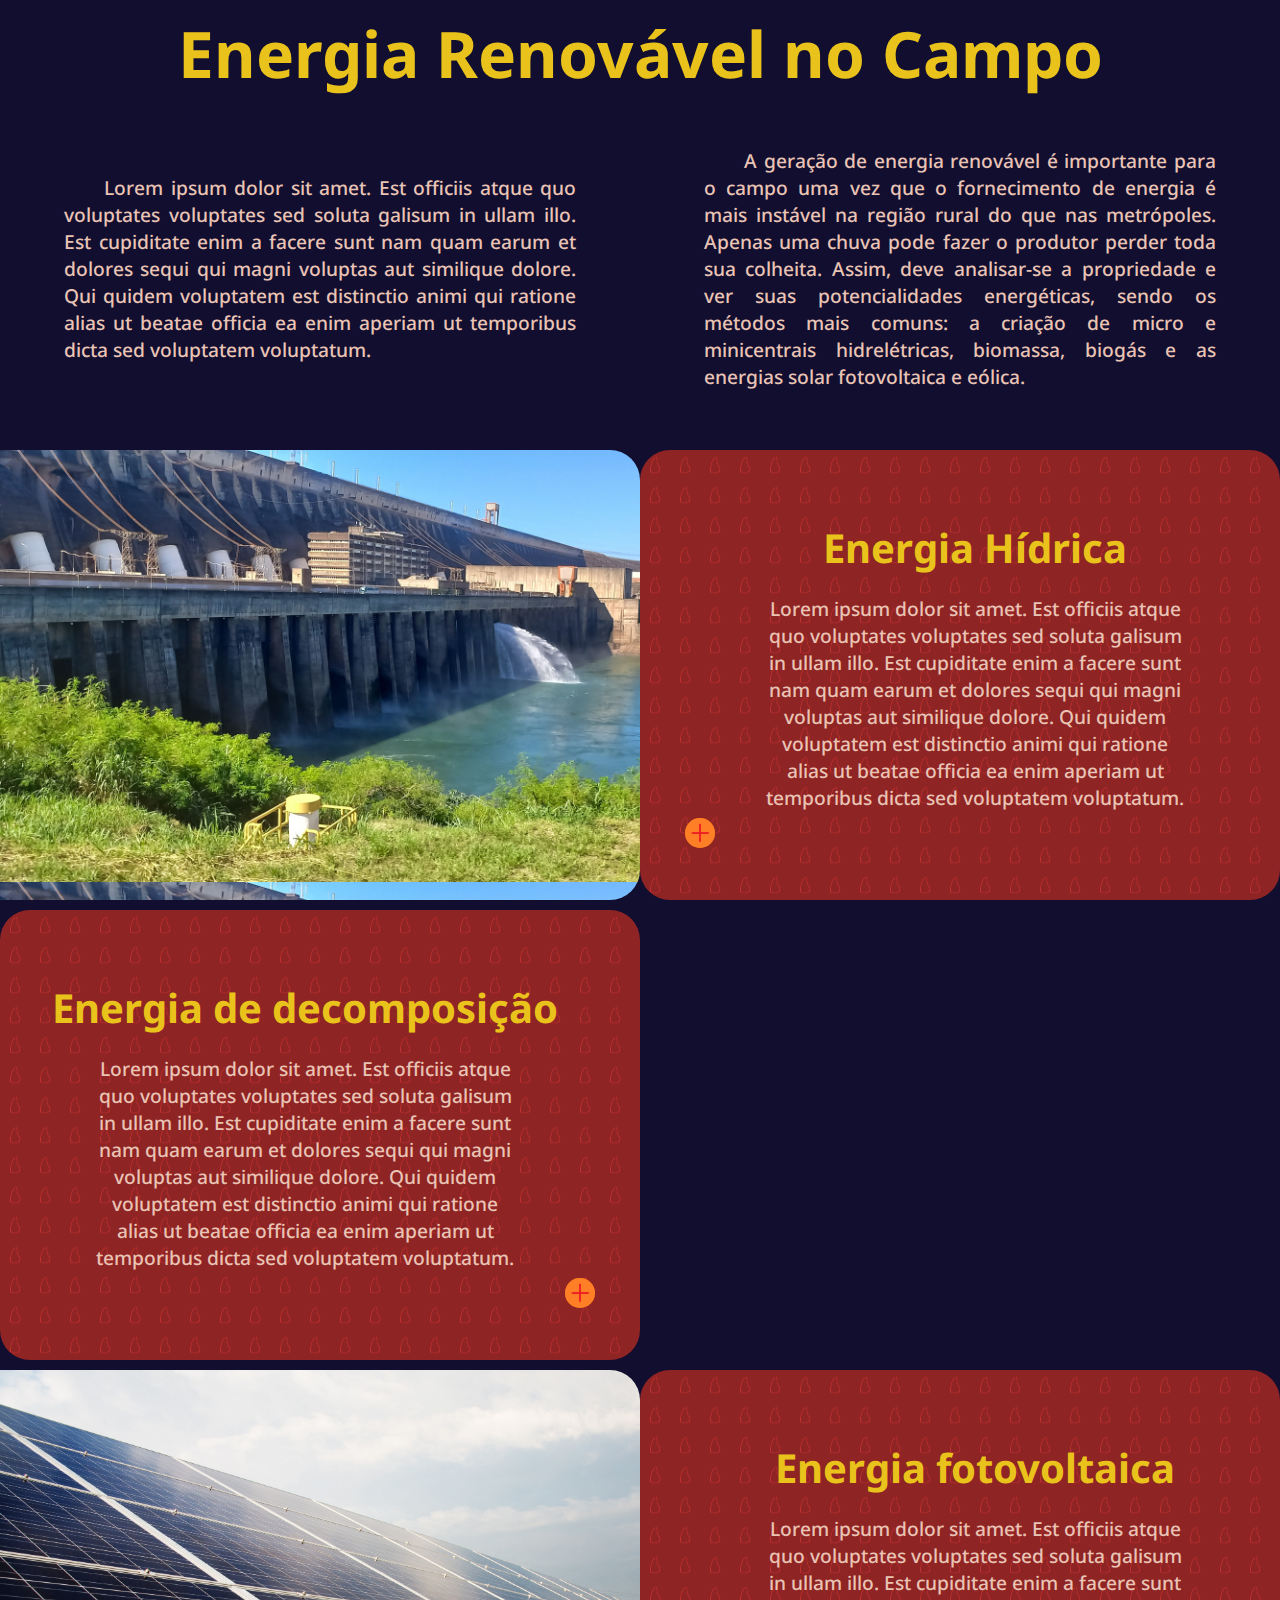
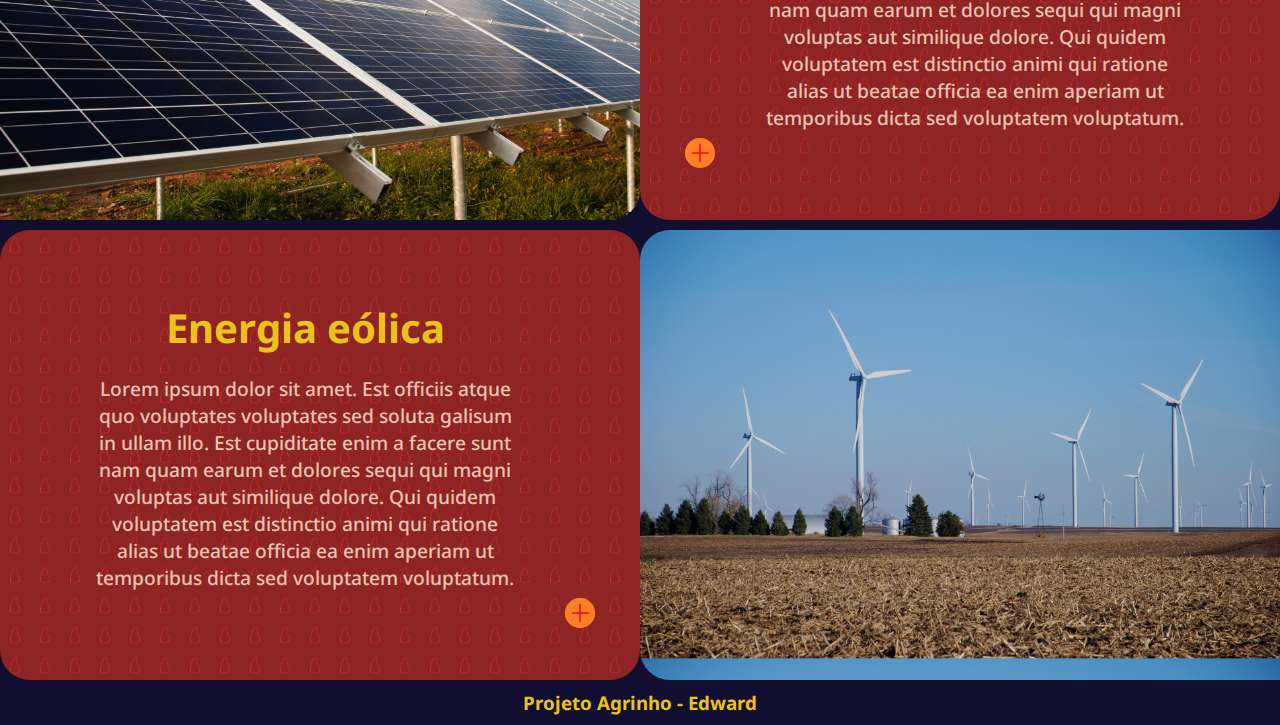
==== index.html @ 44e53218 "Primeiro Commit" ====
<!DOCTYPE html>
<html lang="pt-br">
<head>
    <meta charset="UTF-8">
    <meta name="viewport" content="width=device-width, initial-scale=1.0">
    <link rel="stylesheet" href="globalVariables.css">
    <link rel="stylesheet" href="style.css">
    <title>Energias Renováveis</title>
</head>
<body>
    <header>
        <div id="cabecario">
            <h1>Energia Renovável no Campo</h1>
            <div id="text_header">
                <p>
                    Lorem ipsum dolor sit amet. Est officiis atque quo voluptates voluptates sed soluta galisum in ullam
                     illo. Est cupiditate enim a facere sunt nam quam earum et dolores sequi qui magni voluptas aut similique
                    dolore. Qui quidem voluptatem est distinctio animi qui ratione alias ut beatae officia ea enim aperiam ut
                     temporibus dicta sed voluptatem voluptatum.
                </p>
                <p>
                    A geração de energia renovável é importante para o campo uma vez que o fornecimento de energia é
                    mais instável na região rural do que nas metrópoles. Apenas uma chuva pode fazer o produtor perder
                    toda sua colheita. Assim, deve analisar-se a propriedade e ver suas potencialidades energéticas,
                    sendo os métodos mais comuns: a criação de micro e minicentrais hidrelétricas, biomassa, biogás e
                    as energias solar fotovoltaica e eólica.  
                </p>
            </div>
        </div>
    </header>
    <main>
        <section class="bloco" id="box-id-1">
            <div class="backImg" id="img1"></div>
            <div class="content">
                <button class="mais_button" id="bt_1">
                    <img src="./media/botaoMais.png" alt="Mais">
                </button>
                <div class="text_content">
                    <h2>Energia Hídrica</h2>
                    <p>
                        Lorem ipsum dolor sit amet. Est officiis atque quo voluptates voluptates sed soluta galisum in ullam
                     illo. Est cupiditate enim a facere sunt nam quam earum et dolores sequi qui magni voluptas aut similique
                    dolore. Qui quidem voluptatem est distinctio animi qui ratione alias ut beatae officia ea enim aperiam ut
                     temporibus dicta sed voluptatem voluptatum.
                    </p>
                </div>
            </div>
        </section>
        <div class="separator"></div>
        <section class="bloco" id="box-id-2">
            <div class="content">
                <div class="text_content">
                    <h2>Energia de decomposição</h2>
                    <p>
                    Lorem ipsum dolor sit amet. Est officiis atque quo voluptates voluptates sed soluta galisum in ullam
                    illo. Est cupiditate enim a facere sunt nam quam earum et dolores sequi qui magni voluptas aut similique
                   dolore. Qui quidem voluptatem est distinctio animi qui ratione alias ut beatae officia ea enim aperiam ut
                    temporibus dicta sed voluptatem voluptatum.
                    </p>
                </div>
                <button class="mais_button" id="bt_2">
                    <img src="./media/botaoMais.png" alt="Mais">
                </button>
            </div>
            <div class="backImg" id="img2"></div>
        </section>
        <div class="separator"></div>
        <section class="bloco" id="box-id-3">
            <div class="backImg" id="img3"></div>
            <div class="content">
                <button class="mais_button" id="bt_3">
                    <img src="./media/botaoMais.png" alt="Mais">
                </button>
                <div class="text_content">
                    <h2>Energia fotovoltaica</h2>
                    <p>
                    Lorem ipsum dolor sit amet. Est officiis atque quo voluptates voluptates sed soluta galisum in ullam
                    illo. Est cupiditate enim a facere sunt nam quam earum et dolores sequi qui magni voluptas aut similique
                   dolore. Qui quidem voluptatem est distinctio animi qui ratione alias ut beatae officia ea enim aperiam ut
                    temporibus dicta sed voluptatem voluptatum.
                    </p>
                </div>
            </div>
        </section>
        <div class="separator"></div>
        <section class="bloco" id="box-id-4">
            <div class="content">
                <div class="text_content">
                    <h2>Energia eólica</h2>
                    <p>
                    Lorem ipsum dolor sit amet. Est officiis atque quo voluptates voluptates sed soluta galisum in ullam
                    illo. Est cupiditate enim a facere sunt nam quam earum et dolores sequi qui magni voluptas aut similique
                    dolore. Qui quidem voluptatem est distinctio animi qui ratione alias ut beatae officia ea enim aperiam ut
                    temporibus dicta sed voluptatem voluptatum.
                    </p>
                </div>
                <button class="mais_button" id="bt_4">
                    <img src="./media/botaoMais.png" alt="">
                </button>
            </div>
            <div class="backImg" id="img4"></div>
        </section>
    </main>
    <footer>
        <h3>Projeto Agrinho - Edward</h3>
    </footer>
    <script src="script.js"></script>
</body>
</html>
---- globalVariables.css ----
:root{
    --primary-color: rgb(17, 14, 48);
    --second-color: rgb(143, 36, 36);
    --terciary-color: rgb(17, 14, 48);
    --button-color: rgb(218, 107, 3);
    --title-font-color: rgb(233, 195, 27);
    --text-font-color: rgb(233, 195, 180);
    --text-font-size: 1.2em;
}
---- style.css ----
@import url('https://fonts.googleapis.com/css2?family=Noto+Sans:ital,wght@0,100..900;1,100..900&display=swap');
*{
    margin: 0;
    padding: 0;
}
body{
    font-family: "Noto Sans", sans-serif;
    background-color: var(--terciary-color);
}
header{
    background-color: var(--primary-color);
}
header h1{
    color: var(--title-font-color);
}
.content{
    background-color: var(--second-color);
    transition: all 0.3s ease-in-out;
    background-image: url(./media/gotinha.png);
    background-size: 30px;
}
section:nth-child(4n + 1) .content:hover{
    transform: rotateY(-20deg) rotateZ(2deg) translate(-30px);
}
section:nth-child(4n + 3) .content:hover{
    transform: rotateY(20deg) rotateZ(-2deg) translate(30px);
}
.text_content h2{
    color: var(--title-font-color);
}
.text_content p{
    color: var(--text-font-color);
}
button{
    transition: all 0.2s ease-in;
    position: relative;
    border-radius: 30px;
    background-color: var(--button-color);
    border-style: none;
    display: flex;
    align-items: center;
    justify-content: center;
}
button img{
    transition: all 0.3s ease-in-out;
}
button img:hover{
    transform: rotate(145deg) scale(1.3);
}
button::after{
    opacity: 0;
    position: absolute;
    content: "mais detalhes";
    background-color: var(--button-color);
    transition: all 0.3s ease-in-out;
}
button:hover::after{
    opacity: 1;
}
button img{
    height: 30px;
    width: 30px;
    border-radius: 30px;
}
.separator{
    background-color: var(--terciary-color);
}
footer{
    display: flex;
    align-items: center;
    justify-content: center;
    height: 45px;
}
footer h3{
    color: var(--title-font-color);
}
/* Desktops com telas grandes*/
    header{
        width: 100%;
        height: 50vh;
        display: flex;
        align-items: center;
        justify-content: center;
    }
    header h1{
        text-align: center;
        font-weight: 700;
        font-size: 4em;
    }
    #cabecario{
        width: 100%;
    }
    #text_header{
        margin: 50px 0;
        width: 100%;
        height: 50%;
        display: flex;
        justify-content: space-around;
        align-items: center;
    }
    #text_header p{
        width: 40vw;
        text-align: justify;
        text-indent: 40px;
        color: var(--text-font-color);
        font-weight: 500;
        font-size: var(--text-font-size);
    }
    section{
        height: 50vh;
        width: 100%;
        display: flex;
        justify-content: space-between;
    }
    .backImg{
        width: 50%;
    }
    section:nth-child(4n + 3) .backImg{
        border-radius: 30px 0 0 30px;
    }
    section:nth-child(4n + 1) .backImg{
        border-radius: 0 30px 30px 0;
    }
    #img1{
        background-image: url(./media/usina-hidreletrica-itaipu.jpg);
        background-size: 150%;
    }
    #img2{
        background-image: url(./media/cana-de-acucar.jpg);
        background-size: 130%;
    }
    #img3{
        background-image: url(./media/painel-solar.jpg);
        background-size: 130%;
    }
    #img4{
        background-image: url(./media/catavento.jpg);
        background-size: 100%;
    }
    .content{
        width: 50%;
        display: flex;
        align-items: center;
        border-radius: 30px;
    }
    .text_content{
        width: 100%;
        text-align: center;
    }
    .text_content h2{
        font-size: 2.5em;
    }
    .text_content p{
        width: 70%;
        margin: 20px auto;
        font-weight: 500;
        font-size: var(--text-font-size);
    }
    section:nth-child(4n + 1) .content button{
        position: relative;
        top: 35%;
        right: -7%;
    }
    section:nth-child(4n + 3) .content button{
        position: relative;
        top: 35%;
        right: 7%;
    }
    .separator{
        width: 100%;
        height: 10px;
    }
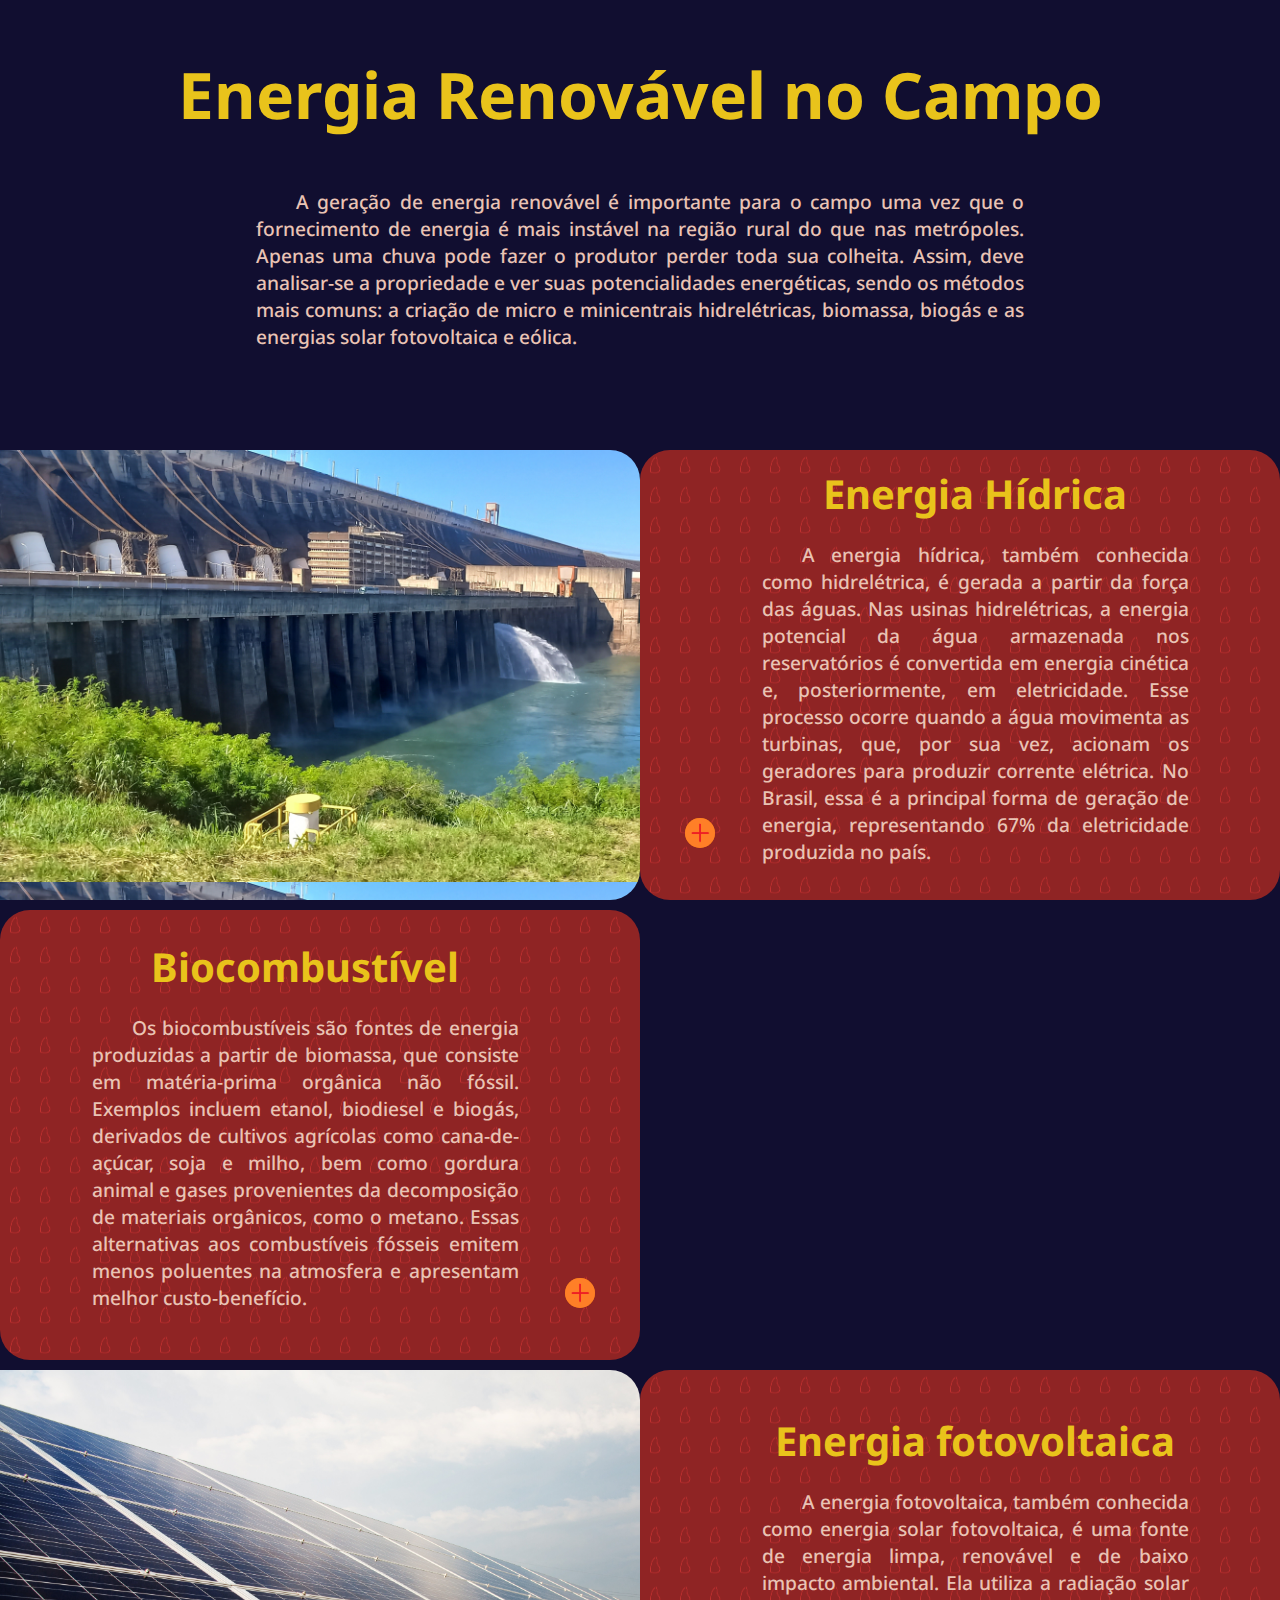
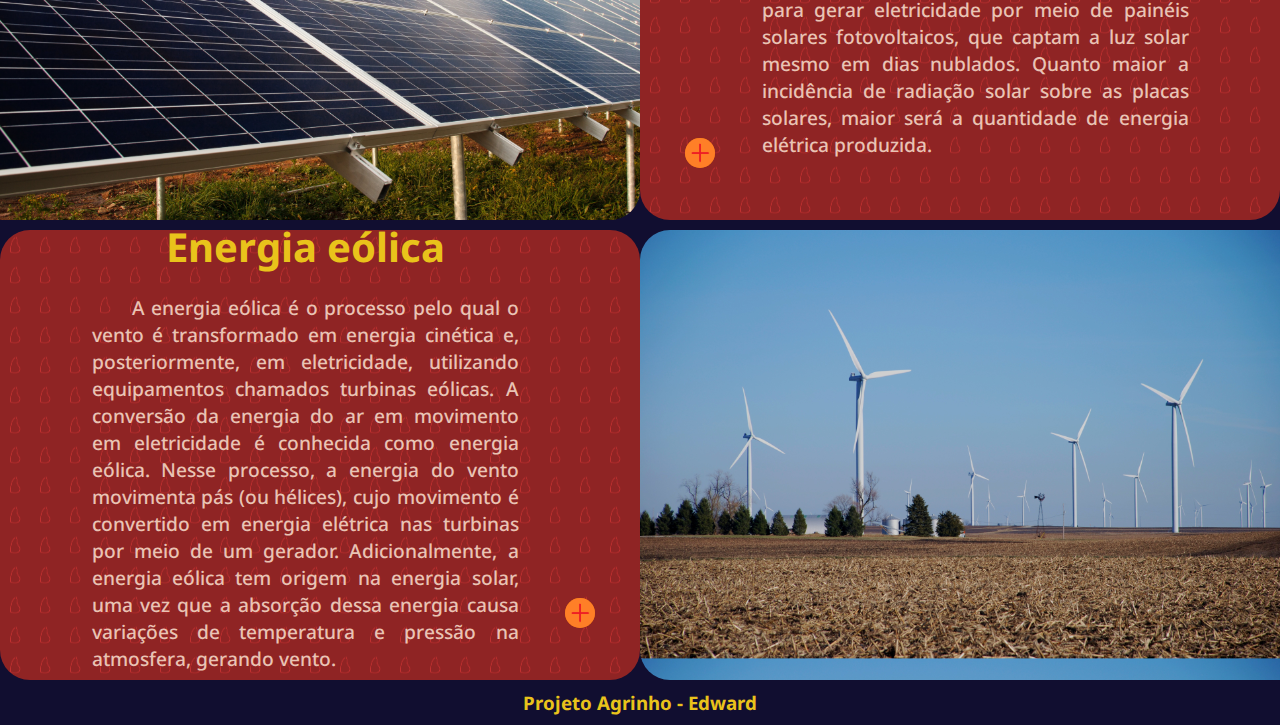
==== commit a207e587: "Mudanças no conteúdo da página, e nos botões" ====
--- a/index.html
+++ b/index.html
@@ -12,12 +12,14 @@
         <div id="cabecario">
             <h1>Energia Renovável no Campo</h1>
             <div id="text_header">
+                <!--
                 <p>
                     Lorem ipsum dolor sit amet. Est officiis atque quo voluptates voluptates sed soluta galisum in ullam
                      illo. Est cupiditate enim a facere sunt nam quam earum et dolores sequi qui magni voluptas aut similique
                     dolore. Qui quidem voluptatem est distinctio animi qui ratione alias ut beatae officia ea enim aperiam ut
                      temporibus dicta sed voluptatem voluptatum.
                 </p>
+                -->
                 <p>
                     A geração de energia renovável é importante para o campo uma vez que o fornecimento de energia é
                     mais instável na região rural do que nas metrópoles. Apenas uma chuva pode fazer o produtor perder
@@ -38,10 +40,11 @@
                 <div class="text_content">
                     <h2>Energia Hídrica</h2>
                     <p>
-                        Lorem ipsum dolor sit amet. Est officiis atque quo voluptates voluptates sed soluta galisum in ullam
-                     illo. Est cupiditate enim a facere sunt nam quam earum et dolores sequi qui magni voluptas aut similique
-                    dolore. Qui quidem voluptatem est distinctio animi qui ratione alias ut beatae officia ea enim aperiam ut
-                     temporibus dicta sed voluptatem voluptatum.
+                        A energia hídrica, também conhecida como hidrelétrica, é gerada a partir da força das águas. 
+                        Nas usinas hidrelétricas, a energia potencial da água armazenada nos reservatórios é convertida 
+                        em energia cinética e, posteriormente, em eletricidade. Esse processo ocorre quando a água movimenta 
+                        as turbinas, que, por sua vez, acionam os geradores para produzir corrente elétrica. No Brasil, 
+                        essa é a principal forma de geração de energia, representando 67% da eletricidade produzida no país.
                     </p>
                 </div>
             </div>
@@ -50,12 +53,13 @@
         <section class="bloco" id="box-id-2">
             <div class="content">
                 <div class="text_content">
-                    <h2>Energia de decomposição</h2>
+                    <h2>Biocombustível</h2>
                     <p>
-                    Lorem ipsum dolor sit amet. Est officiis atque quo voluptates voluptates sed soluta galisum in ullam
-                    illo. Est cupiditate enim a facere sunt nam quam earum et dolores sequi qui magni voluptas aut similique
-                   dolore. Qui quidem voluptatem est distinctio animi qui ratione alias ut beatae officia ea enim aperiam ut
-                    temporibus dicta sed voluptatem voluptatum.
+                        Os biocombustíveis são fontes de energia produzidas a partir de biomassa, que consiste em matéria-prima 
+                        orgânica não fóssil. Exemplos incluem etanol, biodiesel e biogás, derivados de cultivos agrícolas como 
+                        cana-de-açúcar, soja e milho, bem como gordura animal e gases provenientes da decomposição de materiais 
+                        orgânicos, como o metano. Essas alternativas aos combustíveis fósseis emitem menos poluentes na atmosfera 
+                        e apresentam melhor custo-benefício.
                     </p>
                 </div>
                 <button class="mais_button" id="bt_2">
@@ -74,10 +78,10 @@
                 <div class="text_content">
                     <h2>Energia fotovoltaica</h2>
                     <p>
-                    Lorem ipsum dolor sit amet. Est officiis atque quo voluptates voluptates sed soluta galisum in ullam
-                    illo. Est cupiditate enim a facere sunt nam quam earum et dolores sequi qui magni voluptas aut similique
-                   dolore. Qui quidem voluptatem est distinctio animi qui ratione alias ut beatae officia ea enim aperiam ut
-                    temporibus dicta sed voluptatem voluptatum.
+                        A energia fotovoltaica, também conhecida como energia solar fotovoltaica, é uma fonte de energia limpa, 
+                        renovável e de baixo impacto ambiental. Ela utiliza a radiação solar para gerar eletricidade por meio de 
+                        painéis solares fotovoltaicos, que captam a luz solar mesmo em dias nublados. Quanto maior a incidência de 
+                        radiação solar sobre as placas solares, maior será a quantidade de energia elétrica produzida.
                     </p>
                 </div>
             </div>
@@ -88,10 +92,13 @@
                 <div class="text_content">
                     <h2>Energia eólica</h2>
                     <p>
-                    Lorem ipsum dolor sit amet. Est officiis atque quo voluptates voluptates sed soluta galisum in ullam
-                    illo. Est cupiditate enim a facere sunt nam quam earum et dolores sequi qui magni voluptas aut similique
-                    dolore. Qui quidem voluptatem est distinctio animi qui ratione alias ut beatae officia ea enim aperiam ut
-                    temporibus dicta sed voluptatem voluptatum.
+                        A energia eólica é o processo pelo qual o vento é transformado em energia cinética e, 
+                        posteriormente, em eletricidade, utilizando equipamentos chamados turbinas eólicas. 
+                        A conversão da energia do ar em movimento em eletricidade é conhecida como energia 
+                        eólica. Nesse processo, a energia do vento movimenta pás (ou hélices), cujo movimento 
+                        é convertido em energia elétrica nas turbinas por meio de um gerador. Adicionalmente, 
+                        a energia eólica tem origem na energia solar, uma vez que a absorção dessa energia causa 
+                        variações de temperatura e pressão na atmosfera, gerando vento.
                     </p>
                 </div>
                 <button class="mais_button" id="bt_4">
--- a/style.css
+++ b/style.css
@@ -49,10 +49,17 @@
 }
 button::after{
     opacity: 0;
+    width: 300%;
     position: absolute;
     content: "mais detalhes";
     background-color: var(--button-color);
     transition: all 0.3s ease-in-out;
+}
+section:nth-child(4n + 1) button::after{
+    transform: translateX(60px);
+}
+section:nth-child(4n + 3) button::after{
+    transform: translateX(-60px);
 }
 button:hover::after{
     opacity: 1;
@@ -74,99 +81,100 @@
 footer h3{
     color: var(--title-font-color);
 }
-/* Desktops com telas grandes*/
-    header{
-        width: 100%;
-        height: 50vh;
-        display: flex;
-        align-items: center;
-        justify-content: center;
-    }
-    header h1{
-        text-align: center;
-        font-weight: 700;
-        font-size: 4em;
-    }
-    #cabecario{
-        width: 100%;
-    }
-    #text_header{
-        margin: 50px 0;
-        width: 100%;
-        height: 50%;
-        display: flex;
-        justify-content: space-around;
-        align-items: center;
-    }
-    #text_header p{
-        width: 40vw;
-        text-align: justify;
-        text-indent: 40px;
-        color: var(--text-font-color);
-        font-weight: 500;
-        font-size: var(--text-font-size);
-    }
-    section{
-        height: 50vh;
-        width: 100%;
-        display: flex;
-        justify-content: space-between;
-    }
-    .backImg{
-        width: 50%;
-    }
-    section:nth-child(4n + 3) .backImg{
-        border-radius: 30px 0 0 30px;
-    }
-    section:nth-child(4n + 1) .backImg{
-        border-radius: 0 30px 30px 0;
-    }
-    #img1{
-        background-image: url(./media/usina-hidreletrica-itaipu.jpg);
-        background-size: 150%;
-    }
-    #img2{
-        background-image: url(./media/cana-de-acucar.jpg);
-        background-size: 130%;
-    }
-    #img3{
-        background-image: url(./media/painel-solar.jpg);
-        background-size: 130%;
-    }
-    #img4{
-        background-image: url(./media/catavento.jpg);
-        background-size: 100%;
-    }
-    .content{
-        width: 50%;
-        display: flex;
-        align-items: center;
-        border-radius: 30px;
-    }
-    .text_content{
-        width: 100%;
-        text-align: center;
-    }
-    .text_content h2{
-        font-size: 2.5em;
-    }
-    .text_content p{
-        width: 70%;
-        margin: 20px auto;
-        font-weight: 500;
-        font-size: var(--text-font-size);
-    }
-    section:nth-child(4n + 1) .content button{
-        position: relative;
-        top: 35%;
-        right: -7%;
-    }
-    section:nth-child(4n + 3) .content button{
-        position: relative;
-        top: 35%;
-        right: 7%;
-    }
-    .separator{
-        width: 100%;
-        height: 10px;
-    }+header{
+    width: 100%;
+    height: 50vh;
+    display: flex;
+    align-items: center;
+    justify-content: center;
+}
+header h1{
+    text-align: center;
+    font-weight: 700;
+    font-size: 4em;
+}
+#cabecario{
+    width: 100%;
+}
+#text_header{
+    margin: 50px 0;
+    width: 100%;
+    height: 50%;
+    display: flex;
+    justify-content: space-around;
+    align-items: center;
+}
+#text_header p{
+    width: 60vw;
+    text-align: justify;
+    text-indent: 40px;
+    color: var(--text-font-color);
+    font-weight: 500;
+    font-size: var(--text-font-size);
+}
+section{
+    height: 50vh;
+    width: 100%;
+    display: flex;
+    justify-content: space-between;
+}
+.backImg{
+    width: 50%;
+}
+section:nth-child(4n + 3) .backImg{
+    border-radius: 30px 0 0 30px;
+}
+section:nth-child(4n + 1) .backImg{
+    border-radius: 0 30px 30px 0;
+}
+#img1{
+    background-image: url(./media/usina-hidreletrica-itaipu.jpg);
+    background-size: 150%;
+}
+#img2{
+    background-image: url(./media/cana-de-acucar.jpg);
+    background-size: 130%;
+}
+#img3{
+    background-image: url(./media/painel-solar.jpg);
+    background-size: 130%;
+}
+#img4{
+    background-image: url(./media/catavento.jpg);
+    background-size: 100%;
+}
+.content{
+    width: 50%;
+    display: flex;
+    align-items: center;
+    border-radius: 30px;
+}
+.text_content{
+    width: 100%;
+    text-align: center;
+}
+.text_content h2{
+    font-size: 2.5em;
+}
+.text_content p{
+    width: 70%;
+    margin: 20px auto;
+    font-weight: 500;
+    font-size: var(--text-font-size);
+    text-align: justify;
+    text-indent: 40px;
+}
+section:nth-child(4n + 1) .content button{
+    position: relative;
+    top: 35%;
+    right: -7%;
+}
+section:nth-child(4n + 3) .content button{
+    position: relative;
+    top: 35%;
+    right: 7%;
+}
+.separator{
+    width: 100%;
+    height: 10px;
+}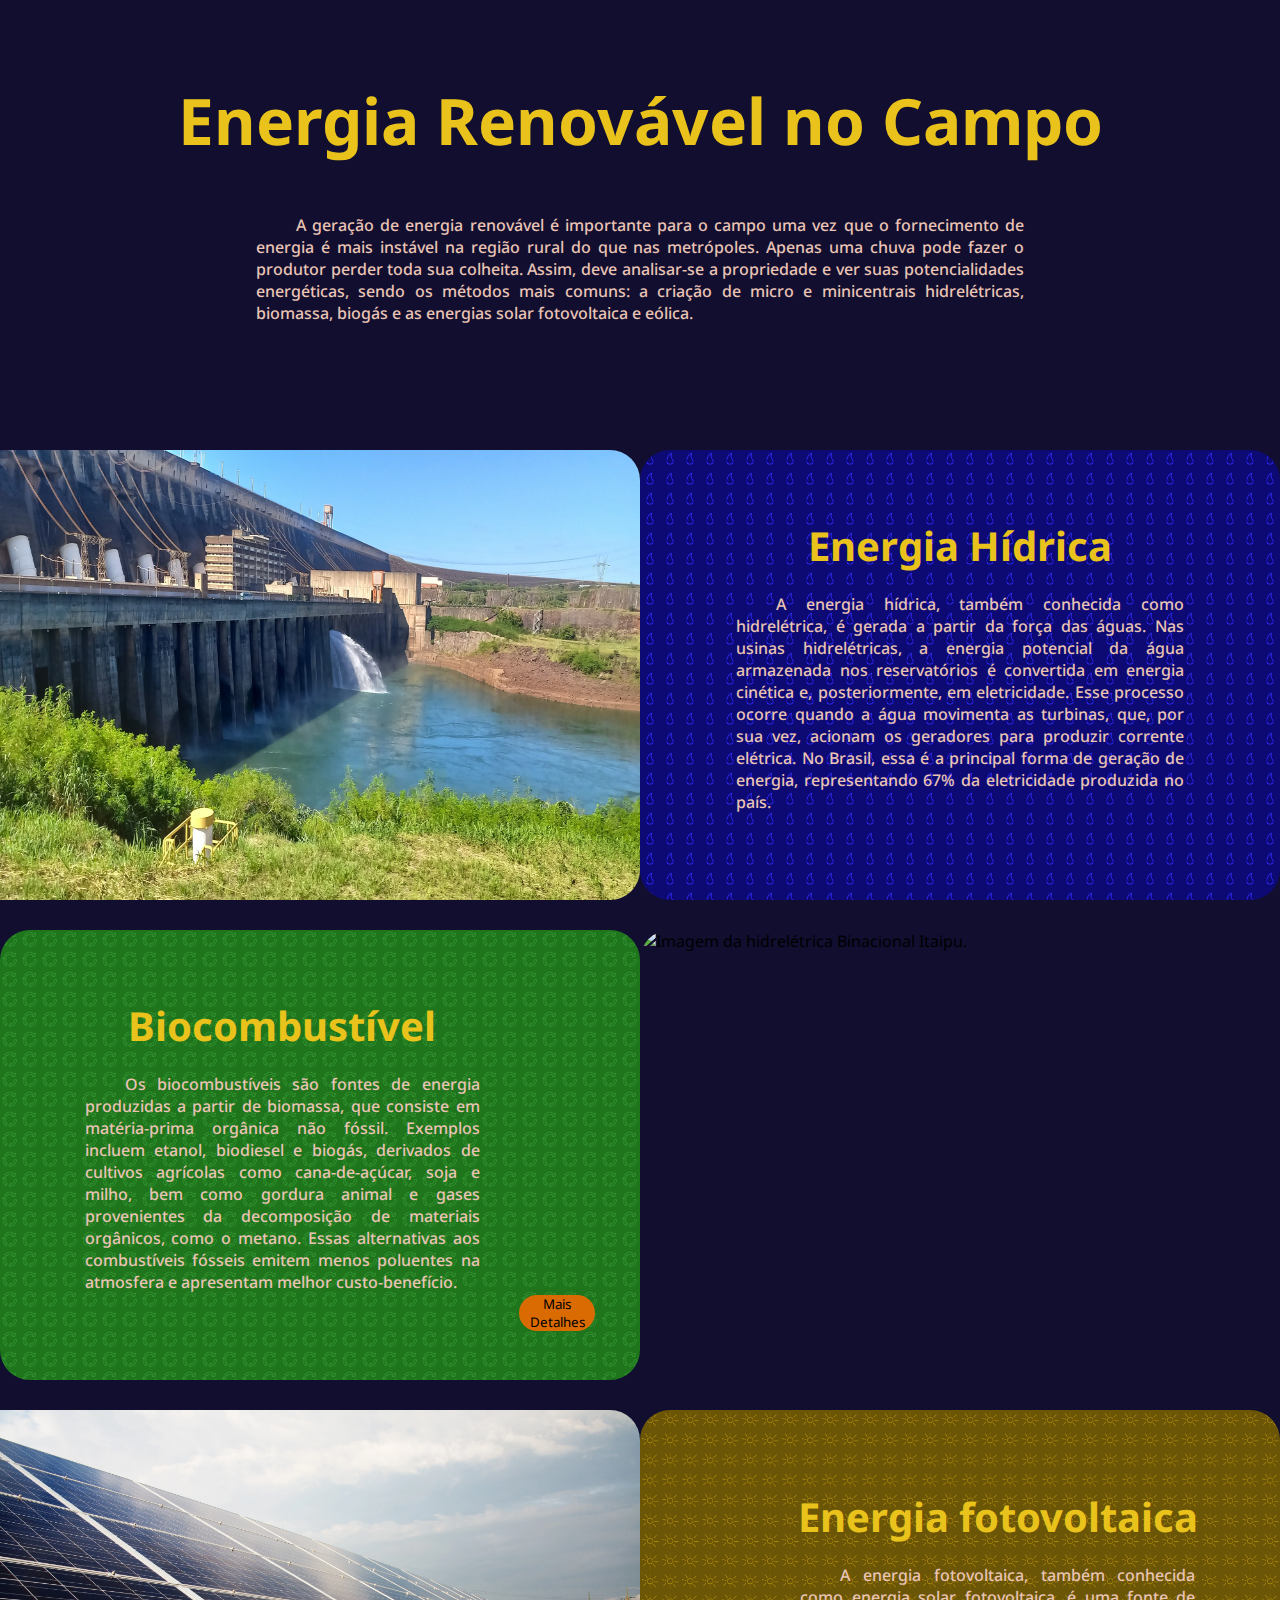
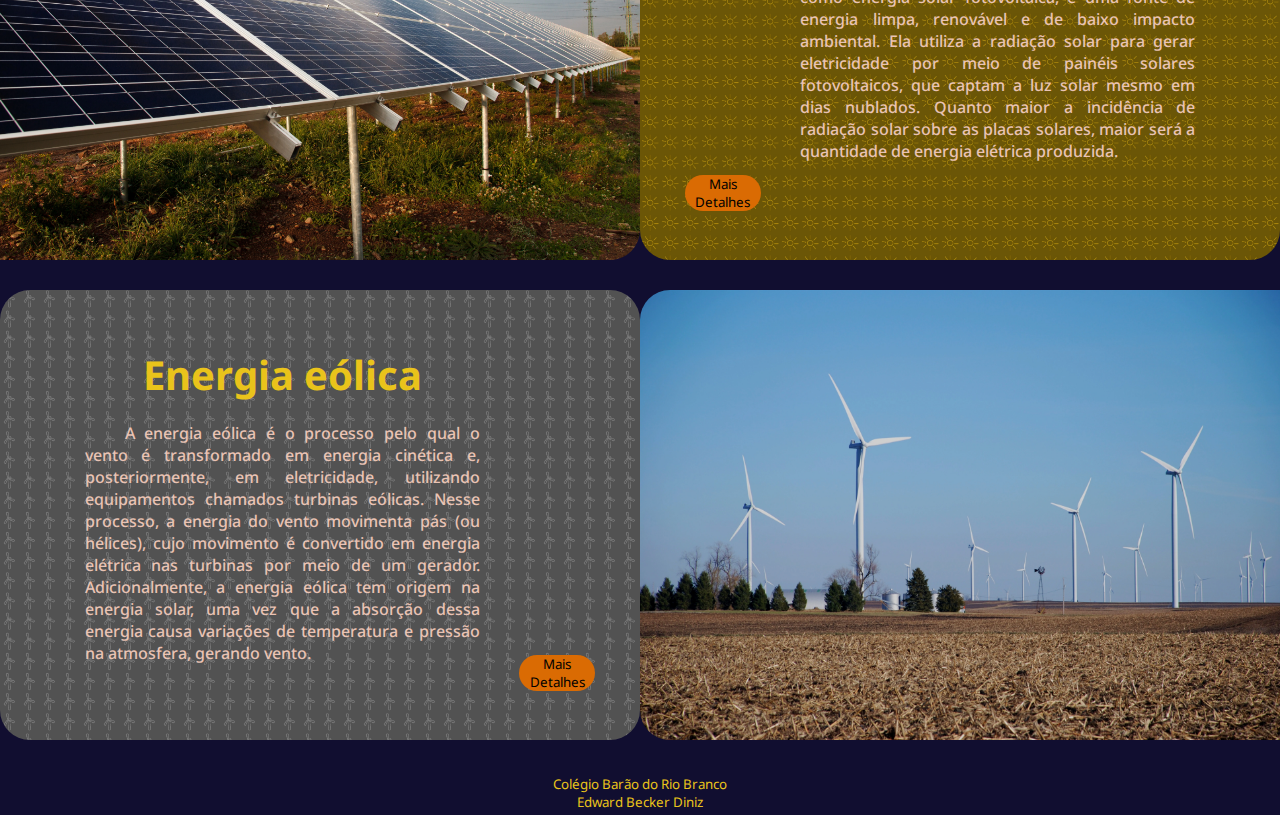
==== commit e2d5047c: "Mudanças na imagem de fundo dos blocos e na responsividade do site" ====
--- a/index.html
+++ b/index.html
@@ -12,14 +12,6 @@
         <div id="cabecario">
             <h1>Energia Renovável no Campo</h1>
             <div id="text_header">
-                <!--
-                <p>
-                    Lorem ipsum dolor sit amet. Est officiis atque quo voluptates voluptates sed soluta galisum in ullam
-                     illo. Est cupiditate enim a facere sunt nam quam earum et dolores sequi qui magni voluptas aut similique
-                    dolore. Qui quidem voluptatem est distinctio animi qui ratione alias ut beatae officia ea enim aperiam ut
-                     temporibus dicta sed voluptatem voluptatum.
-                </p>
-                -->
                 <p>
                     A geração de energia renovável é importante para o campo uma vez que o fornecimento de energia é
                     mais instável na região rural do que nas metrópoles. Apenas uma chuva pode fazer o produtor perder
@@ -32,26 +24,30 @@
     </header>
     <main>
         <section class="bloco" id="box-id-1">
-            <div class="backImg" id="img1"></div>
-            <div class="content">
-                <button class="mais_button" id="bt_1">
-                    <img src="./media/botaoMais.png" alt="Mais">
-                </button>
-                <div class="text_content">
-                    <h2>Energia Hídrica</h2>
-                    <p>
-                        A energia hídrica, também conhecida como hidrelétrica, é gerada a partir da força das águas. 
-                        Nas usinas hidrelétricas, a energia potencial da água armazenada nos reservatórios é convertida 
-                        em energia cinética e, posteriormente, em eletricidade. Esse processo ocorre quando a água movimenta 
-                        as turbinas, que, por sua vez, acionam os geradores para produzir corrente elétrica. No Brasil, 
-                        essa é a principal forma de geração de energia, representando 67% da eletricidade produzida no país.
-                    </p>
+            <img src="./media/conteudo/usina-hidreletrica-itaipu.webp" alt="Imagem da hidrelétrica Binacional Itaipu." class="backImg image-desktop" id="img2">              
+            <div class="content" id="content-1">
+                <div class="contentCentro">
+                    <button type="button" class="mais_button" id="bt_1">
+                        <div></div>
+                        <div></div>
+                    </button>
+                    <div class="text_content">
+                        <h2>Energia Hídrica</h2>
+                        <p>
+                            A energia hídrica, também conhecida como hidrelétrica, é gerada a partir da força das águas. 
+                            Nas usinas hidrelétricas, a energia potencial da água armazenada nos reservatórios é convertida 
+                            em energia cinética e, posteriormente, em eletricidade. Esse processo ocorre quando a água movimenta 
+                            as turbinas, que, por sua vez, acionam os geradores para produzir corrente elétrica. No Brasil, 
+                            essa é a principal forma de geração de energia, representando 67% da eletricidade produzida no país.
+                        </p>
+                    </div>
                 </div>
             </div>
+            <img src="./media/conteudo/usina-hidreletrica-menor.webp" alt="" class="backImg image-mobile" id="img-mb-1">
         </section>
         <div class="separator"></div>
         <section class="bloco" id="box-id-2">
-            <div class="content">
+            <div class="content" id="content-2">
                 <div class="text_content">
                     <h2>Biocombustível</h2>
                     <p>
@@ -62,18 +58,19 @@
                         e apresentam melhor custo-benefício.
                     </p>
                 </div>
-                <button class="mais_button" id="bt_2">
-                    <img src="./media/botaoMais.png" alt="Mais">
+                <button class="mais_button" id="bt_1">
+                    <span class="text-button">Mais Detalhes</span>
                 </button>
             </div>
-            <div class="backImg" id="img2"></div>
+            <img src="./media/conteudo/cana-de-acucar.webp" alt="Imagem da hidrelétrica Binacional Itaipu." class="backImg image-desktop" id="img2">
+            <img src="./media/conteudo/cana-de-acucar.webp" alt="" class="backImg image-mobile" id="img-mb-2">
         </section>
         <div class="separator"></div>
         <section class="bloco" id="box-id-3">
-            <div class="backImg" id="img3"></div>
-            <div class="content">
-                <button class="mais_button" id="bt_3">
-                    <img src="./media/botaoMais.png" alt="Mais">
+            <img src="./media/conteudo/painel-solar.webp" alt="Imagem da hidrelétrica Binacional Itaipu." class="backImg image-desktop" id="img2">
+            <div class="content" id="content-3">
+                <button class="mais_button" id="bt_1">
+                    <span class="text-button">Mais Detalhes</span>
                 </button>
                 <div class="text_content">
                     <h2>Energia fotovoltaica</h2>
@@ -85,31 +82,32 @@
                     </p>
                 </div>
             </div>
+            <img src="./media/conteudo/painel-solar.webp" alt="" class="backImg image-mobile" id="img-mb-4">
         </section>
         <div class="separator"></div>
         <section class="bloco" id="box-id-4">
-            <div class="content">
+            <div class="content" id="content-4">
                 <div class="text_content">
                     <h2>Energia eólica</h2>
                     <p>
                         A energia eólica é o processo pelo qual o vento é transformado em energia cinética e, 
                         posteriormente, em eletricidade, utilizando equipamentos chamados turbinas eólicas. 
-                        A conversão da energia do ar em movimento em eletricidade é conhecida como energia 
-                        eólica. Nesse processo, a energia do vento movimenta pás (ou hélices), cujo movimento 
+                        Nesse processo, a energia do vento movimenta pás (ou hélices), cujo movimento 
                         é convertido em energia elétrica nas turbinas por meio de um gerador. Adicionalmente, 
                         a energia eólica tem origem na energia solar, uma vez que a absorção dessa energia causa 
                         variações de temperatura e pressão na atmosfera, gerando vento.
                     </p>
                 </div>
-                <button class="mais_button" id="bt_4">
-                    <img src="./media/botaoMais.png" alt="">
+                <button class="mais_button" id="bt_1">
+                    <span class="text-button">Mais Detalhes</span>
                 </button>
             </div>
-            <div class="backImg" id="img4"></div>
+            <img src="./media/conteudo/catavento.webp" alt="Imagem da hidrelétrica Binacional Itaipu." class="backImg image-desktop" id="img2">
+            <img src="./media/conteudo/catavento.webp" alt="" class="backImg image-mobile" id="img-mb-4">
         </section>
     </main>
     <footer>
-        <h3>Projeto Agrinho - Edward</h3>
+        <h3>Colégio Barão do Rio Branco<br>Edward Becker Diniz</h3>
     </footer>
     <script src="script.js"></script>
 </body>
--- a/globalVariables.css
+++ b/globalVariables.css
@@ -5,5 +5,5 @@
     --button-color: rgb(218, 107, 3);
     --title-font-color: rgb(233, 195, 27);
     --text-font-color: rgb(233, 195, 180);
-    --text-font-size: 1.2em;
+    --second-text-font-color: rgb(233, 195, 180);
 }--- a/style.css
+++ b/style.css
@@ -1,180 +1,258 @@
 @import url('https://fonts.googleapis.com/css2?family=Noto+Sans:ital,wght@0,100..900;1,100..900&display=swap');
 *{
+    font-family: "Noto Sans", sans-serif;
     margin: 0;
     padding: 0;
 }
 body{
-    font-family: "Noto Sans", sans-serif;
-    background-color: var(--terciary-color);
+    background-color: var(--primary-color);
 }
 header{
     background-color: var(--primary-color);
+    display: flex;
+    justify-content: center;
+    align-items: center;
 }
 header h1{
     color: var(--title-font-color);
-}
-.content{
-    background-color: var(--second-color);
-    transition: all 0.3s ease-in-out;
-    background-image: url(./media/gotinha.png);
-    background-size: 30px;
-}
-section:nth-child(4n + 1) .content:hover{
-    transform: rotateY(-20deg) rotateZ(2deg) translate(-30px);
-}
-section:nth-child(4n + 3) .content:hover{
-    transform: rotateY(20deg) rotateZ(-2deg) translate(30px);
-}
-.text_content h2{
-    color: var(--title-font-color);
-}
-.text_content p{
-    color: var(--text-font-color);
-}
-button{
-    transition: all 0.2s ease-in;
-    position: relative;
-    border-radius: 30px;
-    background-color: var(--button-color);
-    border-style: none;
-    display: flex;
-    align-items: center;
-    justify-content: center;
-}
-button img{
-    transition: all 0.3s ease-in-out;
-}
-button img:hover{
-    transform: rotate(145deg) scale(1.3);
-}
-button::after{
-    opacity: 0;
-    width: 300%;
-    position: absolute;
-    content: "mais detalhes";
-    background-color: var(--button-color);
-    transition: all 0.3s ease-in-out;
-}
-section:nth-child(4n + 1) button::after{
-    transform: translateX(60px);
-}
-section:nth-child(4n + 3) button::after{
-    transform: translateX(-60px);
-}
-button:hover::after{
-    opacity: 1;
-}
-button img{
-    height: 30px;
-    width: 30px;
-    border-radius: 30px;
-}
-.separator{
-    background-color: var(--terciary-color);
-}
-footer{
-    display: flex;
-    align-items: center;
-    justify-content: center;
-    height: 45px;
-}
-footer h3{
-    color: var(--title-font-color);
-}
-header{
-    width: 100%;
-    height: 50vh;
-    display: flex;
-    align-items: center;
-    justify-content: center;
-}
-header h1{
     text-align: center;
     font-weight: 700;
-    font-size: 4em;
-}
-#cabecario{
     width: 100%;
 }
-#text_header{
-    margin: 50px 0;
-    width: 100%;
-    height: 50%;
-    display: flex;
-    justify-content: space-around;
-    align-items: center;
-}
-#text_header p{
-    width: 60vw;
-    text-align: justify;
-    text-indent: 40px;
+section{
+    margin-bottom: 30px;
+}
+p{
     color: var(--text-font-color);
     font-weight: 500;
-    font-size: var(--text-font-size);
-}
-section{
-    height: 50vh;
-    width: 100%;
+}
+.content{
     display: flex;
-    justify-content: space-between;
-}
-.backImg{
-    width: 50%;
-}
-section:nth-child(4n + 3) .backImg{
-    border-radius: 30px 0 0 30px;
-}
-section:nth-child(4n + 1) .backImg{
-    border-radius: 0 30px 30px 0;
-}
-#img1{
-    background-image: url(./media/usina-hidreletrica-itaipu.jpg);
-    background-size: 150%;
-}
-#img2{
-    background-image: url(./media/cana-de-acucar.jpg);
-    background-size: 130%;
-}
-#img3{
-    background-image: url(./media/painel-solar.jpg);
-    background-size: 130%;
-}
-#img4{
-    background-image: url(./media/catavento.jpg);
-    background-size: 100%;
-}
-.content{
-    width: 50%;
-    display: flex;
+    position: relative;
+    justify-content: center;
     align-items: center;
-    border-radius: 30px;
-}
-.text_content{
-    width: 100%;
+}
+#content-1{
+    background-image: url(./media/fundo/gota.jpg);
+    background-size: 20px;
+}
+#content-2{
+    background-image: url(./media/fundo/reciclar.jpg);
+    background-size: 20px;
+}
+#content-3{
+    background-image: url(./media/fundo/solar.jpg);
+    background-size: 20px;
+}
+#content-4{
+    background-image: url(./media/fundo/vento.jpg);
+    background-size: 20px;
+}
+.text_content h2{
     text-align: center;
-}
-.text_content h2{
-    font-size: 2.5em;
+    color: var(--title-font-color);
 }
 .text_content p{
-    width: 70%;
-    margin: 20px auto;
-    font-weight: 500;
-    font-size: var(--text-font-size);
     text-align: justify;
-    text-indent: 40px;
-}
-section:nth-child(4n + 1) .content button{
+    color: var(--second-text-font-color);
+}
+footer{
+    min-width: 360px;
+    width: 100vw;
+}
+h3{
     position: relative;
-    top: 35%;
-    right: -7%;
-}
-section:nth-child(4n + 3) .content button{
-    position: relative;
-    top: 35%;
-    right: 7%;
-}
-.separator{
-    width: 100%;
-    height: 10px;
+    top: calc(50% - 18px);
+    text-align: center;
+    color: var(--title-font-color);
+    font-size: smaller;
+    font-weight: 400;
+}
+/* 
+    tamanho de tela atÃ© 800px  
+*/
+@media screen and (max-width: 1047px){
+    header{
+        min-height: 416px;
+        min-width: 360px;
+        height:50vh;
+    }
+    header h1{
+        font-size: 1.6em;
+        margin: 12px 0;
+    }
+    #text_header{
+        max-width: 320px;
+        min-width: 270px;
+        width: 70vw;
+        margin: 0 auto;
+    }
+    #text_header p{
+        text-align: justify;
+        text-indent: 30px;
+    }
+    .content{
+        min-width: 360px;
+        min-height: 518px;
+        height: 60vh;
+        border-radius: 30px;
+        width: 100vw;
+        transition: all 0.3s ease-in-out;
+    }
+    .mais_button{
+        position: absolute;
+        bottom: 6%;
+        left: 35%;
+        border-radius: 5px;
+        background-color: var(--button-color);
+        border-style: none;
+        width: 30%;
+        height: 5%;
+        font-size: 0.9em;
+        font-weight: 500;
+    }
+    .text_content{
+        width: 75vw;
+        margin: 0 auto;
+        max-width: 320px;
+        min-width: 270px;
+    }
+    .text_content h2{
+        margin: 10px 0;
+        width: 100%;
+    }
+    .mais_button img{
+        height: 30px;
+        width: 30px;
+        border-radius: 30px;
+    }
+    .backImg{
+        border-radius: 30px;
+        width: 100%;
+        min-width: 360px;
+    }
+    .image-desktop{
+        display: none;
+    }
+    footer{
+        height: 10vh;
+    }
+}
+/* tamanho de tela a partir de 801px */
+@media screen and (min-width: 1048px){
+    header{
+        height: 50vh;
+    }
+    header h1{
+        font-size: 4em;
+    }
+    #text_header{
+        margin: 50px 0;
+        width: 100%;
+        height: 50%;
+        display: flex;
+        justify-content: space-around;
+        align-items: center;
+    }
+    #text_header p{
+        width: 60vw;
+        text-align: justify;
+        text-indent: 40px;
+    }
+    section{
+        height: 50vh;
+        width: 100%;
+        display: flex;
+        justify-content: space-between;
+    }
+    .image-mobile{
+        display: none;
+    }
+    .backImg{
+        width: 50%;
+    }
+    section:nth-child(4n + 3) .backImg{
+        border-radius: 30px 0 0 30px;
+    }
+    section:nth-child(4n + 1) .backImg{
+        border-radius: 0 30px 30px 0;
+    }
+    section:nth-child(4n + 1) .content:hover{
+        transform: rotateY(-20deg) rotateZ(2deg) translate(-30px);
+    }
+    section:nth-child(4n + 3) .content:hover{
+        transform: rotateY(20deg) rotateZ(-2deg) translate(30px);
+    }
+    .content{
+        width: 50%;
+        display: flex;
+        align-items: center;
+        border-radius: 30px;
+    }
+    .text_content{
+        width: 100%;
+        text-align: center;
+    }
+    .text_content h2{
+        font-size: 2.5em;
+    }
+    .text_content p{
+        width: 70%;
+        margin: 20px auto;
+        font-weight: 500;
+        font-size: var(--text-font-size);
+        text-align: justify;
+        text-indent: 40px;
+    }
+    button{
+        transition: all 0.2s ease-in;
+        position: relative;
+        border-radius: 30px;
+        background-color: var(--button-color);
+        border-style: none;
+        display: flex;
+        align-items: center;
+        justify-content: center;
+    }
+    button img{
+        transition: all 0.3s ease-in-out;
+    }
+    button img:hover{
+        transform: rotate(145deg) scale(1.3);
+    }
+    button::after{
+        opacity: 0;
+        width: 300%;
+        position: absolute;
+        content: "mais detalhes";
+        background-color: var(--button-color);
+        transition: all 0.3s ease-in-out;
+    }
+    section:nth-child(4n + 1) button::after{
+        transform: translateX(60px);
+    }
+    section:nth-child(4n + 3) button::after{
+        transform: translateX(-60px);
+    }
+    button:hover::after{
+        opacity: 1;
+    }
+    button img{
+        height: 30px;
+        width: 30px;
+        border-radius: 30px;
+    }
+    section:nth-child(4n + 1) .content button{
+        position: relative;
+        top: 35%;
+        right: -7%;
+    }
+    section:nth-child(4n + 3) .content button{
+        position: relative;
+        top: 35%;
+        right: 7%;
+    }
+    footer{
+        height: 45px;
+    }
 }